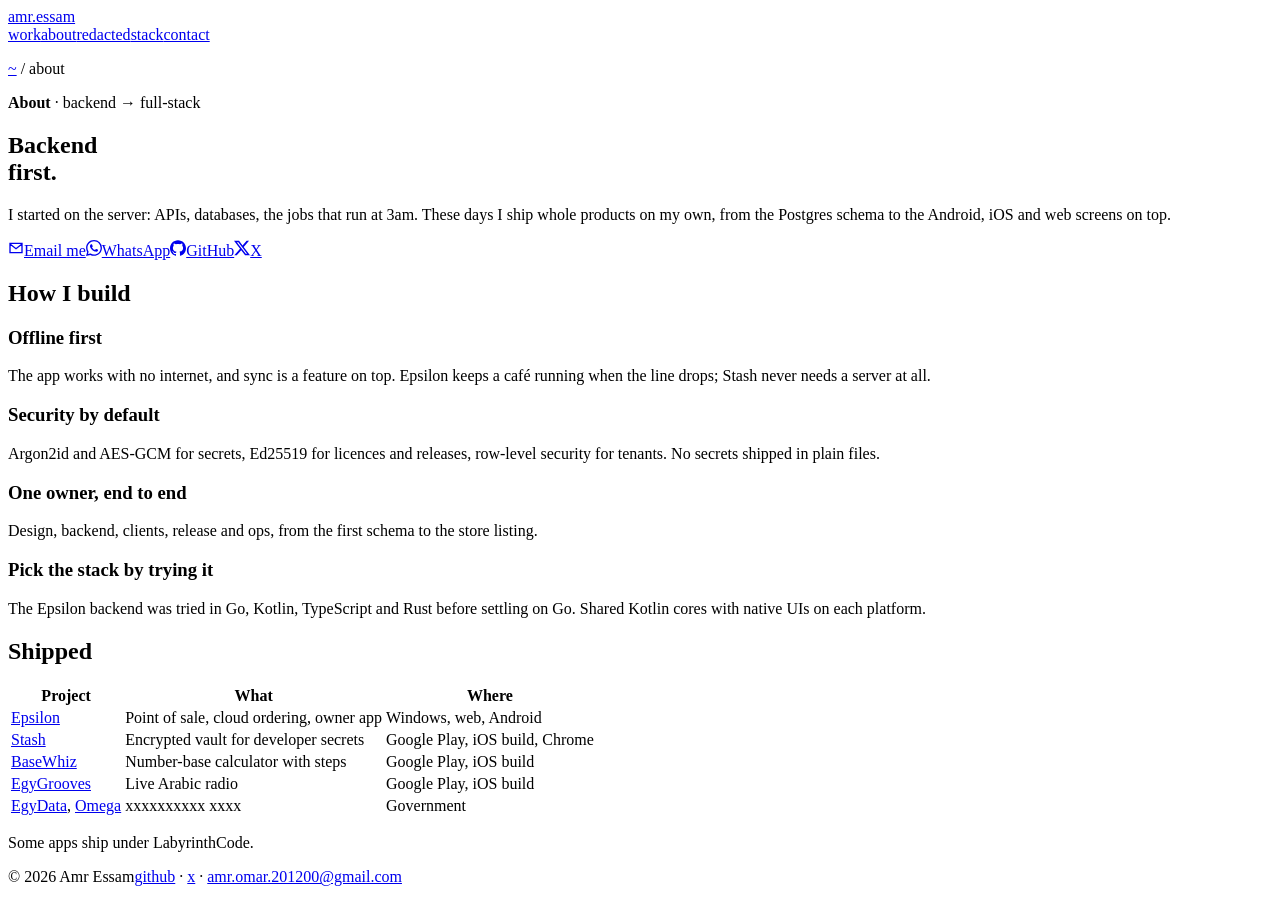
==== about/index.html @ 88eb7111 "Portfolio home and about pages" ====
<!doctype html><html lang="en"><head><meta charset="utf-8"><meta name="viewport" content="width=device-width, initial-scale=1"><title>About · Amr Essam</title><meta name="description" content="About Amr Essam: backend engineer, now full-stack."><link rel="icon" href="/assets/favicon.svg"><link rel="preconnect" href="https://fonts.googleapis.com"><link rel="preconnect" href="https://fonts.gstatic.com" crossorigin><link rel="stylesheet" href="https://fonts.googleapis.com/css2?family=IBM+Plex+Mono:wght@400;500&family=Martian+Mono:wght@400;700;800&display=swap"><link rel="stylesheet" href="/assets/site.css?v=3"></head><body>
<header class="top"><div class="wrap"><a class="home" href="/">amr.essam</a><nav><a href="/#work">work</a><a href="/about/">about</a><a href="/#redacted">redacted</a><a class="opt" href="/#stack">stack</a><a href="/#contact">contact</a></nav></div></header>
<main class="wrap">
<p class="crumbs"><a href="/">~</a> / about</p>
<section class="p-head">
  <p class="kicker"><b>About</b> · backend → full-stack</p>
  <h1 class="display">Backend<br>first.</h1>
  <p class="sub">I started on the server: APIs, databases, the jobs that run at 3am. These days I ship whole products on my own, from the Postgres schema to the Android, iOS and web screens on top.</p>
  <div class="actions"><a class="btn solid" href="mailto:amr.omar.201200@gmail.com"><svg aria-hidden="true" focusable="false" width="16" height="16" viewBox="0 0 24 24"><path fill="none" stroke="currentColor" stroke-width="2" d="M3 5h18v14H3zM3 6l9 7 9-7"/></svg>Email me</a><a class="btn" href="https://wa.me/201000955484"><svg aria-hidden="true" focusable="false" width="16" height="16" viewBox="0 0 24 24"><path fill="currentColor" d="M17.472 14.382c-.297-.149-1.758-.867-2.03-.967-.273-.099-.471-.148-.67.15-.197.297-.767.966-.94 1.164-.173.199-.347.223-.644.075-.297-.15-1.255-.463-2.39-1.475-.883-.788-1.48-1.761-1.653-2.059-.173-.297-.018-.458.13-.606.134-.133.298-.347.446-.52.149-.174.198-.298.298-.497.099-.198.05-.371-.025-.52-.075-.149-.669-1.612-.916-2.207-.242-.579-.487-.5-.669-.51-.173-.008-.371-.01-.57-.01-.198 0-.52.074-.792.372-.272.297-1.04 1.016-1.04 2.479 0 1.462 1.065 2.875 1.213 3.074.149.198 2.096 3.2 5.077 4.487.709.306 1.262.489 1.694.625.712.227 1.36.195 1.871.118.571-.085 1.758-.719 2.006-1.413.248-.694.248-1.289.173-1.413-.074-.124-.272-.198-.57-.347m-5.421 7.403h-.004a9.87 9.87 0 0 1-5.031-1.378l-.361-.214-3.741.982.998-3.648-.235-.374a9.86 9.86 0 0 1-1.51-5.26c.001-5.45 4.436-9.884 9.888-9.884 2.64 0 5.122 1.03 6.988 2.898a9.825 9.825 0 0 1 2.893 6.994c-.003 5.45-4.437 9.884-9.885 9.884m8.413-18.297A11.815 11.815 0 0 0 12.05 0C5.495 0 .16 5.335.157 11.892c0 2.096.547 4.142 1.588 5.945L.057 24l6.305-1.654a11.882 11.882 0 0 0 5.683 1.448h.005c6.554 0 11.89-5.335 11.893-11.893a11.821 11.821 0 0 0-3.48-8.413Z"/></svg>WhatsApp</a><a class="btn" href="https://github.com/AmrEsam0"><svg aria-hidden="true" focusable="false" width="16" height="16" viewBox="0 0 24 24"><path fill="currentColor" d="M12 .297c-6.63 0-12 5.373-12 12 0 5.303 3.438 9.8 8.205 11.385.6.113.82-.258.82-.577 0-.285-.01-1.04-.015-2.04-3.338.724-4.042-1.61-4.042-1.61C4.422 18.07 3.633 17.7 3.633 17.7c-1.087-.744.084-.729.084-.729 1.205.084 1.838 1.236 1.838 1.236 1.07 1.835 2.809 1.305 3.495.998.108-.776.417-1.305.76-1.605-2.665-.3-5.466-1.332-5.466-5.93 0-1.31.465-2.38 1.235-3.22-.135-.303-.54-1.523.105-3.176 0 0 1.005-.322 3.3 1.23.96-.267 1.98-.399 3-.405 1.02.006 2.04.138 3 .405 2.28-1.552 3.285-1.23 3.285-1.23.645 1.653.24 2.873.12 3.176.765.84 1.23 1.91 1.23 3.22 0 4.61-2.805 5.625-5.475 5.92.42.36.81 1.096.81 2.22 0 1.606-.015 2.896-.015 3.286 0 .315.21.69.825.57C20.565 22.092 24 17.592 24 12.297c0-6.627-5.373-12-12-12"/></svg>GitHub</a><a class="btn" href="https://x.com/_AmrEsam_"><svg aria-hidden="true" focusable="false" width="16" height="16" viewBox="0 0 24 24"><path fill="currentColor" d="M18.901 1.153h3.68l-8.04 9.19L24 22.846h-7.406l-5.8-7.584-6.638 7.584H.474l8.6-9.83L0 1.154h7.594l5.243 6.932ZM17.61 20.644h2.039L6.486 3.24H4.298Z"/></svg>X</a></div>
</section>

<section class="section"><div class="section-head"><h2>How I build</h2></div>
  <div class="grid c2">
    <div class="cell"><h3>Offline first</h3><p>The app works with no internet, and sync is a feature on top. Epsilon keeps a café running when the line drops; Stash never needs a server at all.</p></div>
    <div class="cell"><h3>Security by default</h3><p>Argon2id and AES-GCM for secrets, Ed25519 for licences and releases, row-level security for tenants. No secrets shipped in plain files.</p></div>
    <div class="cell"><h3>One owner, end to end</h3><p>Design, backend, clients, release and ops, from the first schema to the store listing.</p></div>
    <div class="cell"><h3>Pick the stack by trying it</h3><p>The Epsilon backend was tried in Go, Kotlin, TypeScript and Rust before settling on Go. Shared Kotlin cores with native UIs on each platform.</p></div>
  </div>
</section>

<section class="section"><div class="section-head"><h2>Shipped</h2></div>
  <div class="table-wrap"><table class="stack"><thead><tr><th>Project</th><th>What</th><th>Where</th></tr></thead><tbody>
    <tr><td><a href="/epsilon/">Epsilon</a></td><td>Point of sale, cloud ordering, owner app</td><td>Windows, web, Android</td></tr>
    <tr><td><a href="/stash/">Stash</a></td><td>Encrypted vault for developer secrets</td><td>Google Play, iOS build, Chrome</td></tr>
    <tr><td><a href="/basewhiz/">BaseWhiz</a></td><td>Number-base calculator with steps</td><td>Google Play, iOS build</td></tr>
    <tr><td><a href="/egygrooves/">EgyGrooves</a></td><td>Live Arabic radio</td><td>Google Play, iOS build</td></tr>
    <tr><td><a href="/egydata/">EgyData</a>, <a href="/omega/">Omega</a></td><td><span class="bar">xxxxxxxxxx xxxx</span></td><td>Government</td></tr>
  </tbody></table></div>
  <p class="small">Some apps ship under LabyrinthCode.</p>
</section>
</main>
<footer class="foot"><div class="wrap"><span>© 2026 Amr Essam</span><span><a href="https://github.com/AmrEsam0">github</a> · <a href="https://x.com/_AmrEsam_">x</a> · <a href="mailto:amr.omar.201200@gmail.com">amr.omar.201200@gmail.com</a></span></div></footer>
</body></html>
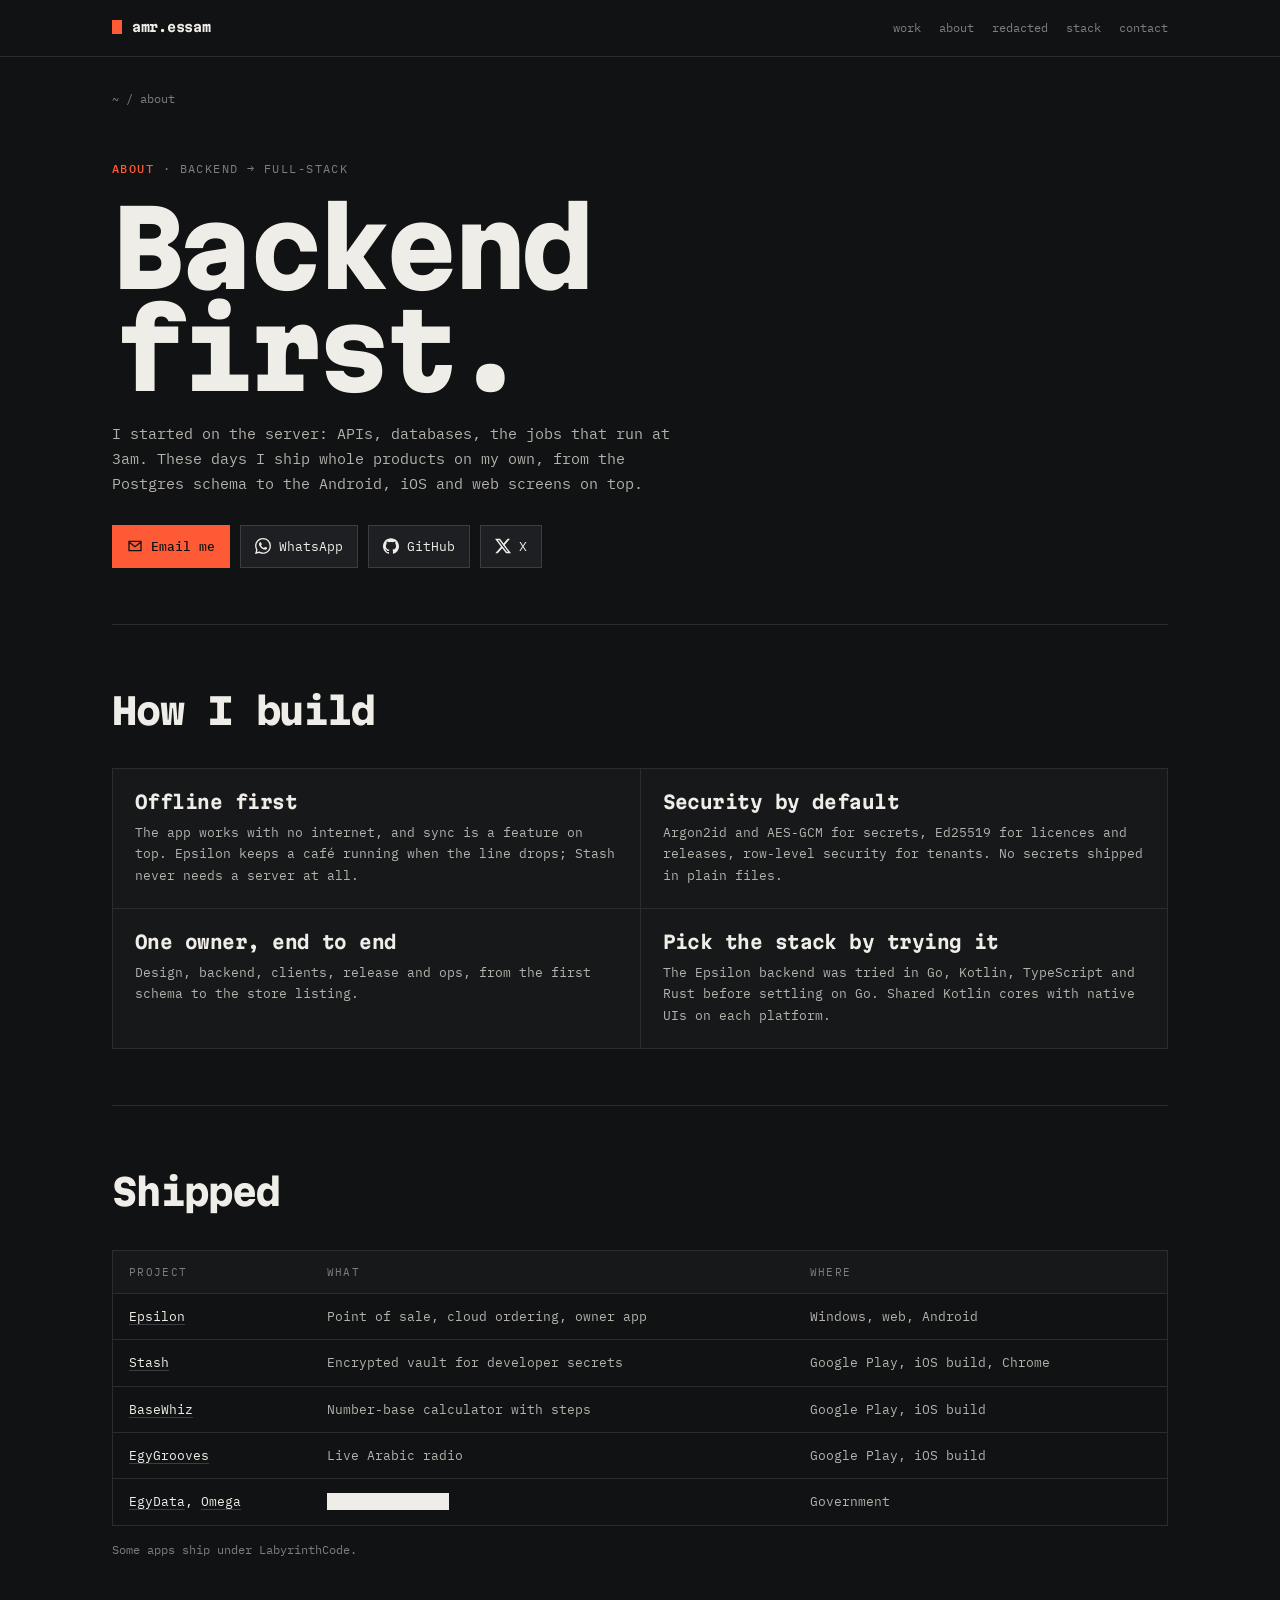
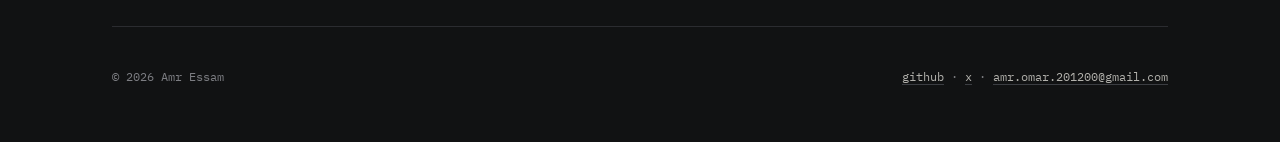
==== commit 55ae2f72: "Privacy policies for Stash, BaseWhiz and EgyGrooves; refresh their pages, listings and screenshots" ====
--- a/about/index.html
+++ b/about/index.html
@@ -1,4 +1,4 @@
-<!doctype html><html lang="en"><head><meta charset="utf-8"><meta name="viewport" content="width=device-width, initial-scale=1"><title>About · Amr Essam</title><meta name="description" content="About Amr Essam: backend engineer, now full-stack."><link rel="icon" href="/assets/favicon.svg"><link rel="preconnect" href="https://fonts.googleapis.com"><link rel="preconnect" href="https://fonts.gstatic.com" crossorigin><link rel="stylesheet" href="https://fonts.googleapis.com/css2?family=IBM+Plex+Mono:wght@400;500&family=Martian+Mono:wght@400;700;800&display=swap"><link rel="stylesheet" href="/assets/site.css?v=3"></head><body>
+<!doctype html><html lang="en"><head><meta charset="utf-8"><meta name="viewport" content="width=device-width, initial-scale=1"><title>About · Amr Essam</title><meta name="description" content="About Amr Essam: backend engineer, now full-stack."><link rel="icon" href="/assets/favicon.svg"><link rel="preconnect" href="https://fonts.googleapis.com"><link rel="preconnect" href="https://fonts.gstatic.com" crossorigin><link rel="stylesheet" href="https://fonts.googleapis.com/css2?family=IBM+Plex+Mono:wght@400;500&family=Martian+Mono:wght@400;700;800&display=swap"><link rel="stylesheet" href="/assets/site.css?v=5"></head><body>
 <header class="top"><div class="wrap"><a class="home" href="/">amr.essam</a><nav><a href="/#work">work</a><a href="/about/">about</a><a href="/#redacted">redacted</a><a class="opt" href="/#stack">stack</a><a href="/#contact">contact</a></nav></div></header>
 <main class="wrap">
 <p class="crumbs"><a href="/">~</a> / about</p>
--- a/assets/site.css
+++ b/assets/site.css
@@ -0,0 +1,180 @@
+/* Portfolio theme: dark graphite, square blocks, mono type. Stash's own pages keep /style.css. */
+:root {
+  --bg: #111213; --block: #17181a; --block2: #1e1f22; --line: #2b2c30; --line2: #3b3d42;
+  --text: #eeede8; --text2: #b3b2ad; --dim: #7d7e83;
+  --accent: #ff5a36; --brand: var(--accent);
+  --display: "Martian Mono", ui-monospace, SFMono-Regular, Menlo, monospace;
+  --mono: "IBM Plex Mono", ui-monospace, SFMono-Regular, Menlo, monospace;
+  color-scheme: dark;
+}
+* { box-sizing: border-box; }
+html { -webkit-text-size-adjust: 100%; }
+body { margin: 0; background: var(--bg); color: var(--text2); font: 14px/1.65 var(--mono); }
+img { display: block; max-width: 100%; }
+a { color: var(--text); text-decoration-color: var(--line2); text-underline-offset: 3px; }
+a:hover { color: var(--brand); text-decoration-color: currentColor; }
+::selection { background: var(--brand); color: var(--bg); }
+
+.wrap { max-width: 1120px; margin: 0 auto; padding: 0 16px; }
+@media (min-width: 720px) { .wrap { padding: 0 32px; } }
+
+/* top bar */
+.top { border-bottom: 1px solid var(--line); }
+.top .wrap { display: flex; gap: 20px; align-items: center; justify-content: space-between; height: 56px; }
+.top .home { font-family: var(--display); font-weight: 700; font-size: 13px; color: var(--text); text-decoration: none; letter-spacing: -.02em; }
+.top .home::before { content: ""; display: inline-block; width: 10px; height: 14px; background: var(--accent); margin-right: 10px; vertical-align: -2px; }
+.top nav { display: flex; gap: 18px; font-size: 12px; overflow-x: auto; }
+.top nav a { color: var(--dim); text-decoration: none; white-space: nowrap; }
+.top nav a:hover { color: var(--text); }
+@media (max-width: 560px) { .top nav .opt { display: none; } }
+
+/* type */
+.display { font-family: var(--display); font-weight: 800; color: var(--text); letter-spacing: -.045em; line-height: .98; margin: 0; font-size: clamp(40px, 9vw, 104px); }
+.display.md { font-size: clamp(32px, 6vw, 64px); }
+.kicker { font-size: 12px; color: var(--dim); text-transform: uppercase; letter-spacing: .12em; margin: 0 0 18px; }
+.kicker b { color: var(--brand); font-weight: 500; }
+.sub { font-size: 15px; color: var(--text2); max-width: 62ch; margin: 22px 0 0; }
+.small { font-size: 12px; color: var(--dim); }
+h2, h3 { font-family: var(--display); color: var(--text); letter-spacing: -.03em; margin: 0; }
+h3 { font-size: 18px; line-height: 1.25; font-weight: 700; }
+p { margin: 0 0 10px; }
+strong { color: var(--text); font-weight: 500; }
+code { font-family: var(--mono); font-size: .92em; color: var(--text); background: var(--block2); padding: 1px 5px; }
+
+/* hero */
+.hero { padding: 72px 0 64px; border-bottom: 1px solid var(--line); }
+@media (min-width: 720px) { .hero { padding: 120px 0 96px; } }
+.cursor::after { content: ""; display: inline-block; width: .5em; height: .82em; background: var(--brand); margin-left: .08em; vertical-align: -.04em; animation: blink 1.1s steps(1) infinite; }
+@keyframes blink { 50% { opacity: 0; } }
+@media (prefers-reduced-motion: reduce) { .cursor::after { animation: none; } }
+
+/* sections */
+.section { padding: 56px 0; border-bottom: 1px solid var(--line); }
+.section-head { display: flex; flex-wrap: wrap; align-items: baseline; gap: 6px 14px; margin-bottom: 28px; }
+.section-head h2 { font-size: clamp(24px, 4vw, 36px); font-weight: 800; }
+.section-head .small { margin-left: auto; text-align: right; }
+
+/* block grid: 1px lines between cells */
+.grid { display: grid; gap: 1px; background: var(--line); border: 1px solid var(--line); grid-template-columns: 1fr; }
+@media (min-width: 720px) { .grid.c2 { grid-template-columns: repeat(2, 1fr); } .grid.c3 { grid-template-columns: repeat(3, 1fr); } .grid.c4 { grid-template-columns: repeat(4, 1fr); } }
+@media (min-width: 560px) and (max-width: 719px) { .grid.c3, .grid.c4 { grid-template-columns: repeat(2, 1fr); } }
+.cell { background: var(--block); padding: 22px; min-width: 0; }
+.cell h3 { margin-bottom: 8px; }
+.cell p { font-size: 13px; color: var(--text2); }
+.cell p:last-child { margin-bottom: 0; }
+.cell .label { font-size: 11px; color: var(--dim); text-transform: uppercase; letter-spacing: .12em; margin-bottom: 10px; }
+
+/* project card (whole block is a link) */
+.card { display: flex; flex-direction: column; gap: 16px; background: var(--block); padding: 24px; text-decoration: none; color: var(--text2); min-height: 280px; position: relative; transition: background .15s; }
+.card::after { content: ""; position: absolute; left: 0; top: 0; width: 100%; height: 3px; background: var(--brand); transform: scaleX(0); transform-origin: left; transition: transform .2s; }
+.card:hover { background: var(--block2); color: var(--text2); }
+.card:hover::after { transform: scaleX(1); }
+.card-top { display: flex; align-items: center; justify-content: space-between; gap: 12px; }
+.card-icon { width: 56px; height: 56px; border-radius: 12px; }
+.card-name { font-family: var(--display); font-weight: 800; color: var(--text); font-size: clamp(28px, 4vw, 40px); letter-spacing: -.045em; line-height: 1; }
+.card-desc { font-size: 13px; margin: 0; max-width: 46ch; }
+.card .tags { margin-top: auto; }
+.card .go { font-size: 12px; color: var(--dim); }
+.card:hover .go { color: var(--brand); }
+
+.status { font-size: 11px; text-transform: uppercase; letter-spacing: .1em; color: var(--dim); border: 1px solid var(--line2); padding: 3px 8px; white-space: nowrap; }
+.status.live { color: var(--bg); background: var(--brand); border-color: var(--brand); }
+
+.tags { display: flex; flex-wrap: wrap; gap: 6px; list-style: none; padding: 0; margin: 0; }
+.tags li, .tags span { font-size: 11px; color: var(--text2); background: var(--block2); border: 1px solid var(--line); padding: 2px 8px; margin: 0; }
+
+/* redaction */
+.bar { background: var(--text); color: transparent; user-select: none; padding: 0 .1em; box-decoration-break: clone; -webkit-box-decoration-break: clone; }
+.redacted-card { background: var(--block); padding: 24px; display: flex; flex-direction: column; gap: 14px; min-height: 240px; text-decoration: none; color: var(--text2); background-image: repeating-linear-gradient(-45deg, transparent 0 14px, rgba(255,255,255,.018) 14px 28px); }
+.redacted-card:hover { background-color: var(--block2); color: var(--text2); }
+.redacted-card .card-name { font-size: clamp(26px, 3.6vw, 36px); }
+.stamp { display: inline-block; font-family: var(--display); font-weight: 800; font-size: 12px; letter-spacing: .14em; color: var(--accent); border: 2px solid var(--accent); padding: 4px 10px; transform: rotate(-3deg); }
+.icon-redacted { width: 56px; height: 56px; background: var(--text); border-radius: 12px; }
+
+/* project page */
+.crumbs { font-size: 12px; color: var(--dim); padding-top: 32px; }
+.crumbs a { color: var(--dim); text-decoration: none; }
+.crumbs a:hover { color: var(--text); }
+.p-head { padding: 40px 0 56px; border-bottom: 1px solid var(--line); }
+.p-head .p-icon { width: 96px; height: 96px; border-radius: 20px; margin-bottom: 28px; }
+.p-head .actions { display: flex; flex-wrap: wrap; gap: 10px; margin-top: 28px; }
+
+.btn { display: inline-flex; align-items: center; gap: 8px; font-size: 13px; color: var(--text); background: var(--block2); border: 1px solid var(--line2); padding: 10px 14px; text-decoration: none; }
+.btn:hover { border-color: var(--brand); color: var(--brand); }
+.btn.solid { background: var(--brand); border-color: var(--brand); color: var(--bg); font-weight: 500; }
+.btn.solid:hover { background: var(--text); border-color: var(--text); color: var(--bg); }
+
+/* key/value facts (platform, stack, status...) */
+.meta { display: grid; gap: 1px; background: var(--line); border: 1px solid var(--line); margin: 36px 0 0; grid-template-columns: 1fr; }
+@media (min-width: 560px) { .meta { grid-template-columns: repeat(2, 1fr); } }
+@media (min-width: 900px) { .meta { grid-template-columns: repeat(4, 1fr); } }
+.meta div { background: var(--block); padding: 14px 16px; }
+.meta dt { font-size: 11px; color: var(--dim); text-transform: uppercase; letter-spacing: .12em; }
+.meta dd { margin: 4px 0 0; color: var(--text); font-size: 13px; }
+
+/* screenshots: horizontal strip on small screens, row on large */
+.gallery { display: grid; grid-auto-flow: column; grid-auto-columns: clamp(220px, 28vw, 300px); gap: 12px; overflow-x: auto; overscroll-behavior-x: contain; scroll-snap-type: x mandatory; padding-bottom: 14px; scrollbar-width: thin; scrollbar-color: var(--line2) transparent; }
+.gallery::-webkit-scrollbar { height: 6px; }
+.gallery::-webkit-scrollbar-thumb { background: var(--line2); }
+.gallery img { width: 100%; aspect-ratio: 9 / 16; object-fit: cover; scroll-snap-align: start; border: 1px solid var(--line); background: var(--block); }
+.wide { display: grid; gap: 12px; grid-template-columns: 1fr; }
+@media (min-width: 720px) { .wide.c2 { grid-template-columns: repeat(2, 1fr); } .wide.c3 { grid-template-columns: repeat(3, 1fr); } }
+.wide img { width: 100%; height: auto; border: 1px solid var(--line); background: var(--block); }
+figure { margin: 0; }
+figcaption { font-size: 12px; color: var(--dim); margin-top: 8px; }
+
+/* stack table */
+.table-wrap { overflow-x: auto; border: 1px solid var(--line); }
+table.stack { width: 100%; border-collapse: collapse; font-size: 13px; min-width: 560px; }
+table.stack th, table.stack td { text-align: left; vertical-align: top; padding: 12px 16px; border-bottom: 1px solid var(--line); }
+table.stack tr:last-child td { border-bottom: 0; }
+table.stack th { font-size: 11px; color: var(--dim); text-transform: uppercase; letter-spacing: .12em; font-weight: 400; background: var(--block); }
+table.stack td:first-child { color: var(--text); white-space: nowrap; }
+
+/* diagrams drawn in text */
+pre.ascii { font: 12px/1.45 var(--mono); color: var(--text2); background: var(--block); border: 1px solid var(--line); padding: 20px; margin: 0; overflow-x: auto; }
+pre.ascii b { color: var(--brand); font-weight: 500; }
+
+/* list of short points with a block marker */
+ul.points { list-style: none; padding: 0; margin: 0; }
+ul.points li { padding: 10px 0 10px 22px; border-top: 1px solid var(--line); position: relative; font-size: 13px; }
+ul.points li::before { content: ""; position: absolute; left: 0; top: 17px; width: 8px; height: 8px; background: var(--brand); }
+
+/* footer */
+.foot { padding: 40px 0 56px; font-size: 12px; color: var(--dim); }
+.foot .wrap { display: flex; flex-wrap: wrap; gap: 12px 24px; justify-content: space-between; }
+.foot a { color: var(--text2); }
+
+/* seams found while assembling pages */
+.actions { display: flex; flex-wrap: wrap; gap: 10px; margin-top: 28px; }
+.section > .small { margin-top: 14px; }
+.section > .small + .table-wrap { margin-top: 14px; }
+h3.num { font-size: clamp(26px, 3vw, 38px); font-weight: 800; letter-spacing: -.05em; line-height: 1; margin-bottom: 10px; }
+.cell .tags { margin-top: 14px; }
+@media (max-width: 400px) { .top nav { gap: 12px; } }
+
+/* work history */
+.roles { border: 1px solid var(--line); }
+.role { display: grid; grid-template-columns: 1fr; gap: 10px 32px; padding: 24px; background: var(--block); border-top: 1px solid var(--line); }
+.role:first-child { border-top: 0; }
+@media (min-width: 720px) { .role { grid-template-columns: 220px 1fr; } }
+.role .when { font-size: 12px; color: var(--dim); text-transform: uppercase; letter-spacing: .1em; }
+.role .when b { display: block; font-family: var(--display); font-size: 20px; font-weight: 800; color: var(--text); letter-spacing: -.03em; text-transform: none; margin-bottom: 2px; }
+.role h3 { font-size: clamp(22px, 3vw, 30px); font-weight: 800; letter-spacing: -.045em; margin-bottom: 8px; }
+.role h3 span { color: var(--dim); font-weight: 400; }
+.role p { font-size: 13px; max-width: 64ch; }
+.role .tags { margin-top: 14px; }
+.btn svg { width: 16px; height: 16px; flex: none; }
+
+/* long-form text (policies built from Markdown) */
+.policy { max-width: 80ch; font-size: 14px; }
+.policy h2 { font-size: clamp(20px, 3vw, 26px); font-weight: 800; margin: 40px 0 14px; }
+.policy h2:first-child { margin-top: 0; }
+.policy h3 { font-size: 15px; margin: 28px 0 10px; }
+.policy ul { padding-left: 20px; margin: 0; }
+.policy li { margin-bottom: 14px; }
+.policy li::marker { color: var(--brand); }
+.policy li p { margin: 0; }
+.gallery.landscape { grid-auto-columns: clamp(280px, 72vw, 560px); }
+.gallery > figure { scroll-snap-align: start; }
+.gallery.landscape img { aspect-ratio: 16 / 10; }
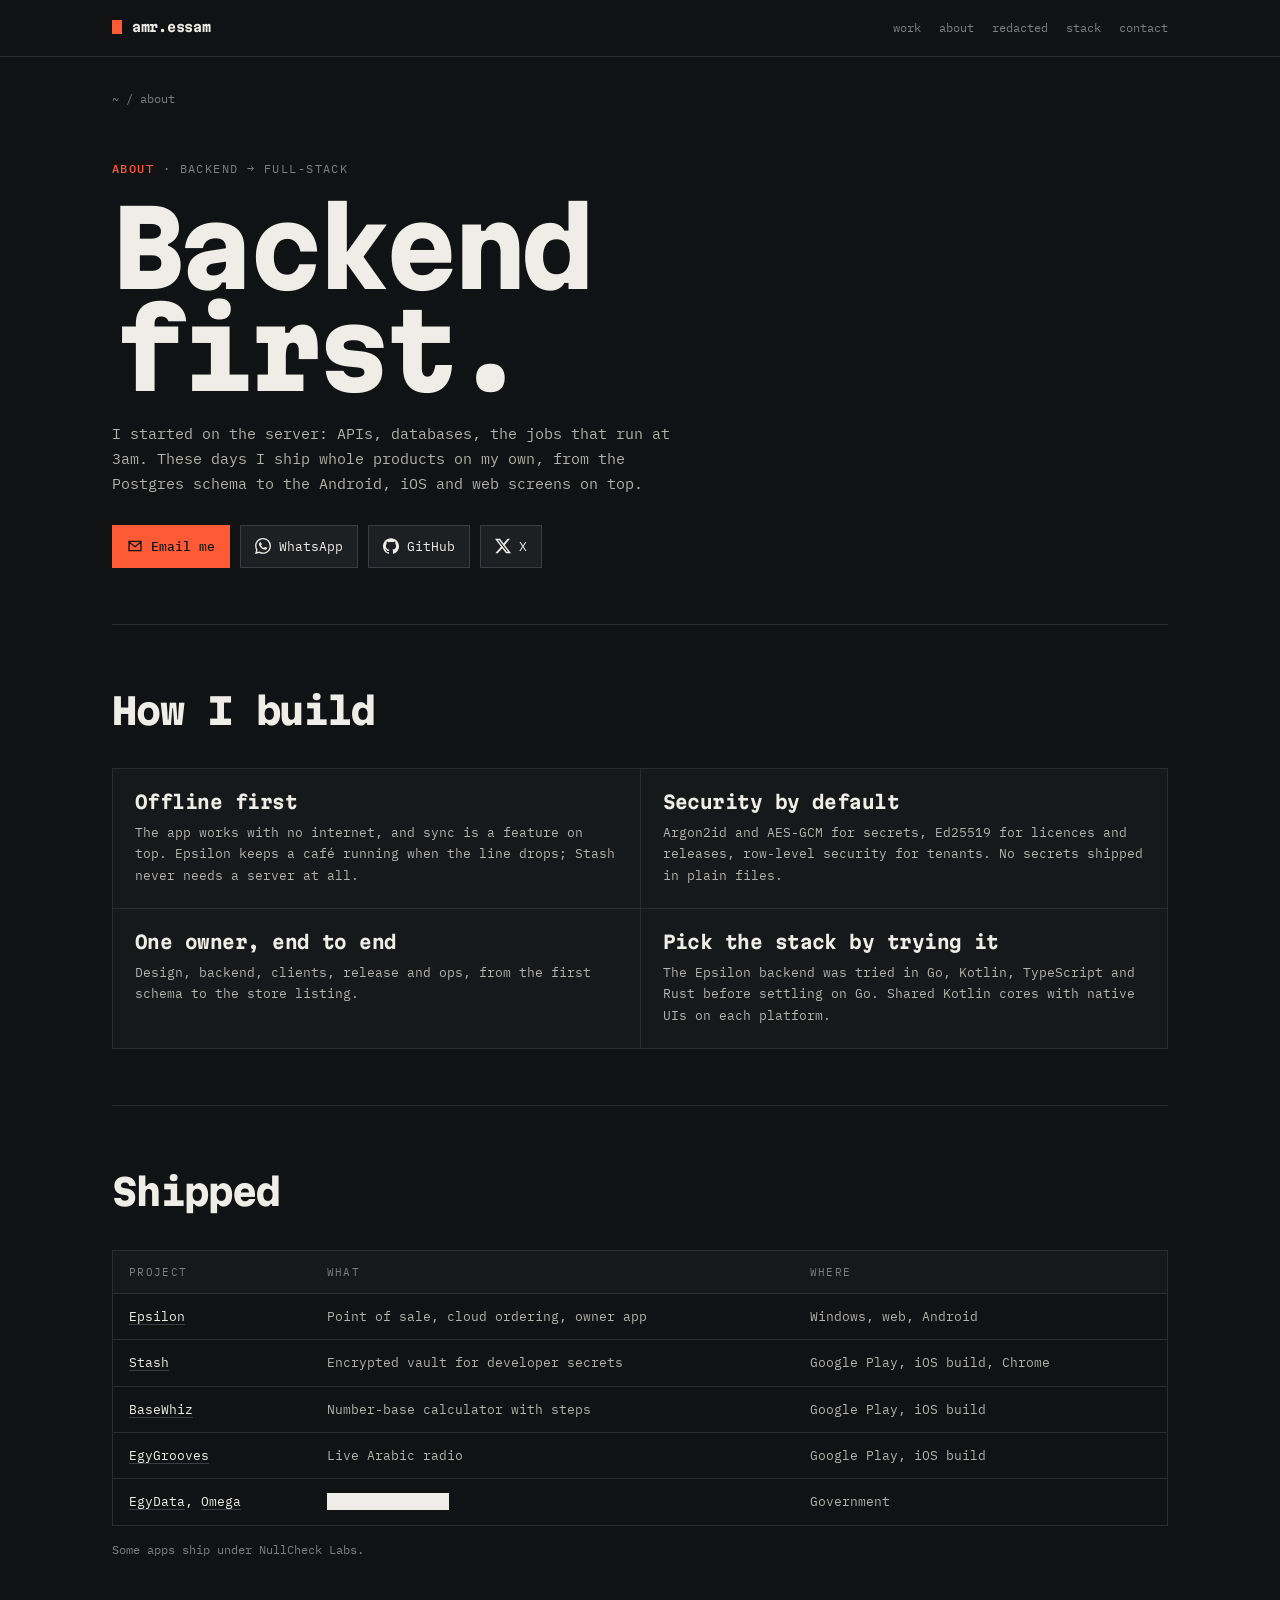
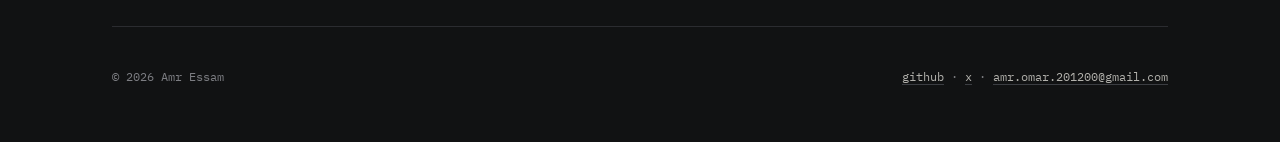
==== commit b053fbbc: "chore: rename LabyrinthCode to NullCheck Labs" ====
--- a/about/index.html
+++ b/about/index.html
@@ -1,4 +1,4 @@
-<!doctype html><html lang="en"><head><meta charset="utf-8"><meta name="viewport" content="width=device-width, initial-scale=1"><title>About · Amr Essam</title><meta name="description" content="About Amr Essam: backend engineer, now full-stack."><link rel="icon" href="/assets/favicon.svg"><link rel="preconnect" href="https://fonts.googleapis.com"><link rel="preconnect" href="https://fonts.gstatic.com" crossorigin><link rel="stylesheet" href="https://fonts.googleapis.com/css2?family=IBM+Plex+Mono:wght@400;500&family=Martian+Mono:wght@400;700;800&display=swap"><link rel="stylesheet" href="/assets/site.css?v=5"></head><body>
+<!doctype html><html lang="en"><head><meta charset="utf-8"><meta name="viewport" content="width=device-width, initial-scale=1"><title>About · Amr Essam</title><meta name="description" content="About Amr Essam: backend engineer, now full-stack."><link rel="icon" href="/assets/favicon.svg"><link rel="preconnect" href="https://fonts.googleapis.com"><link rel="preconnect" href="https://fonts.gstatic.com" crossorigin><link rel="stylesheet" href="https://fonts.googleapis.com/css2?family=IBM+Plex+Mono:wght@400;500&family=Martian+Mono:wght@400;700;800&display=swap"><link rel="stylesheet" href="/assets/site.css?v=7"></head><body>
 <header class="top"><div class="wrap"><a class="home" href="/">amr.essam</a><nav><a href="/#work">work</a><a href="/about/">about</a><a href="/#redacted">redacted</a><a class="opt" href="/#stack">stack</a><a href="/#contact">contact</a></nav></div></header>
 <main class="wrap">
 <p class="crumbs"><a href="/">~</a> / about</p>
@@ -26,7 +26,7 @@
     <tr><td><a href="/egygrooves/">EgyGrooves</a></td><td>Live Arabic radio</td><td>Google Play, iOS build</td></tr>
     <tr><td><a href="/egydata/">EgyData</a>, <a href="/omega/">Omega</a></td><td><span class="bar">xxxxxxxxxx xxxx</span></td><td>Government</td></tr>
   </tbody></table></div>
-  <p class="small">Some apps ship under LabyrinthCode.</p>
+  <p class="small">Some apps ship under NullCheck Labs.</p>
 </section>
 </main>
 <footer class="foot"><div class="wrap"><span>© 2026 Amr Essam</span><span><a href="https://github.com/AmrEsam0">github</a> · <a href="https://x.com/_AmrEsam_">x</a> · <a href="mailto:amr.omar.201200@gmail.com">amr.omar.201200@gmail.com</a></span></div></footer>
--- a/assets/site.css
+++ b/assets/site.css
@@ -113,10 +113,10 @@
 .meta dd { margin: 4px 0 0; color: var(--text); font-size: 13px; }
 
 /* screenshots: horizontal strip on small screens, row on large */
-.gallery { display: grid; grid-auto-flow: column; grid-auto-columns: clamp(220px, 28vw, 300px); gap: 12px; overflow-x: auto; overscroll-behavior-x: contain; scroll-snap-type: x mandatory; padding-bottom: 14px; scrollbar-width: thin; scrollbar-color: var(--line2) transparent; }
+.gallery { --n: 2; display: grid; grid-auto-flow: column; grid-auto-columns: calc((100% - (var(--n) - 1) * 12px) / var(--n)); gap: 12px; overflow-x: auto; overscroll-behavior-x: contain; scroll-snap-type: x mandatory; padding-bottom: 14px; scrollbar-width: thin; scrollbar-color: var(--line2) transparent; }
 .gallery::-webkit-scrollbar { height: 6px; }
 .gallery::-webkit-scrollbar-thumb { background: var(--line2); }
-.gallery img { width: 100%; aspect-ratio: 9 / 16; object-fit: cover; scroll-snap-align: start; border: 1px solid var(--line); background: var(--block); }
+.gallery img { width: 100%; height: auto; aspect-ratio: 9 / 16; object-fit: contain; scroll-snap-align: start; border: 1px solid var(--line); background: var(--block); }
 .wide { display: grid; gap: 12px; grid-template-columns: 1fr; }
 @media (min-width: 720px) { .wide.c2 { grid-template-columns: repeat(2, 1fr); } .wide.c3 { grid-template-columns: repeat(3, 1fr); } }
 .wide img { width: 100%; height: auto; border: 1px solid var(--line); background: var(--block); }
@@ -175,6 +175,10 @@
 .policy li { margin-bottom: 14px; }
 .policy li::marker { color: var(--brand); }
 .policy li p { margin: 0; }
-.gallery.landscape { grid-auto-columns: clamp(280px, 72vw, 560px); }
+/* whole images only: --n of them fill the strip exactly, the rest are a swipe away */
+@media (min-width: 560px) { .gallery { --n: 3; } }
+@media (min-width: 900px) { .gallery { --n: 4; } }
+.gallery.landscape { --n: 1; }
+@media (min-width: 720px) { .gallery.landscape { --n: 2; } }
 .gallery > figure { scroll-snap-align: start; }
 .gallery.landscape img { aspect-ratio: 16 / 10; }
